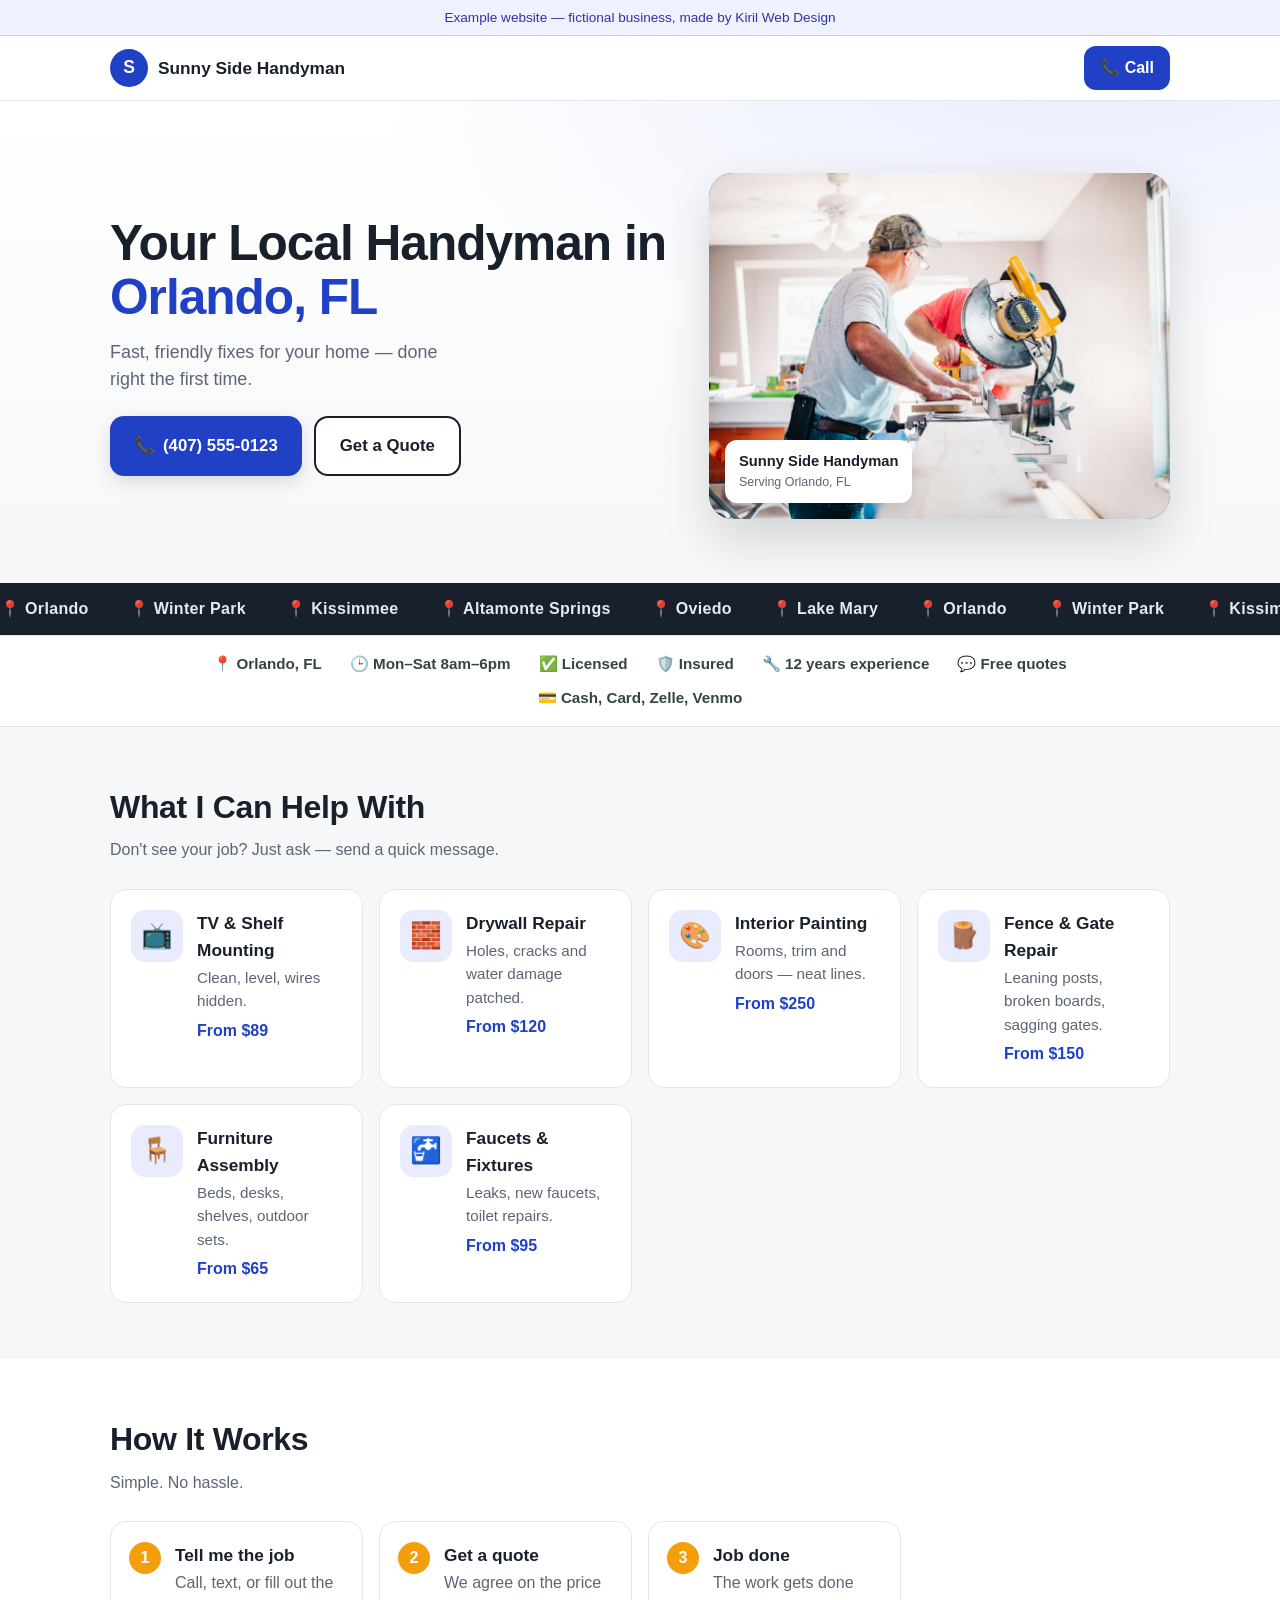
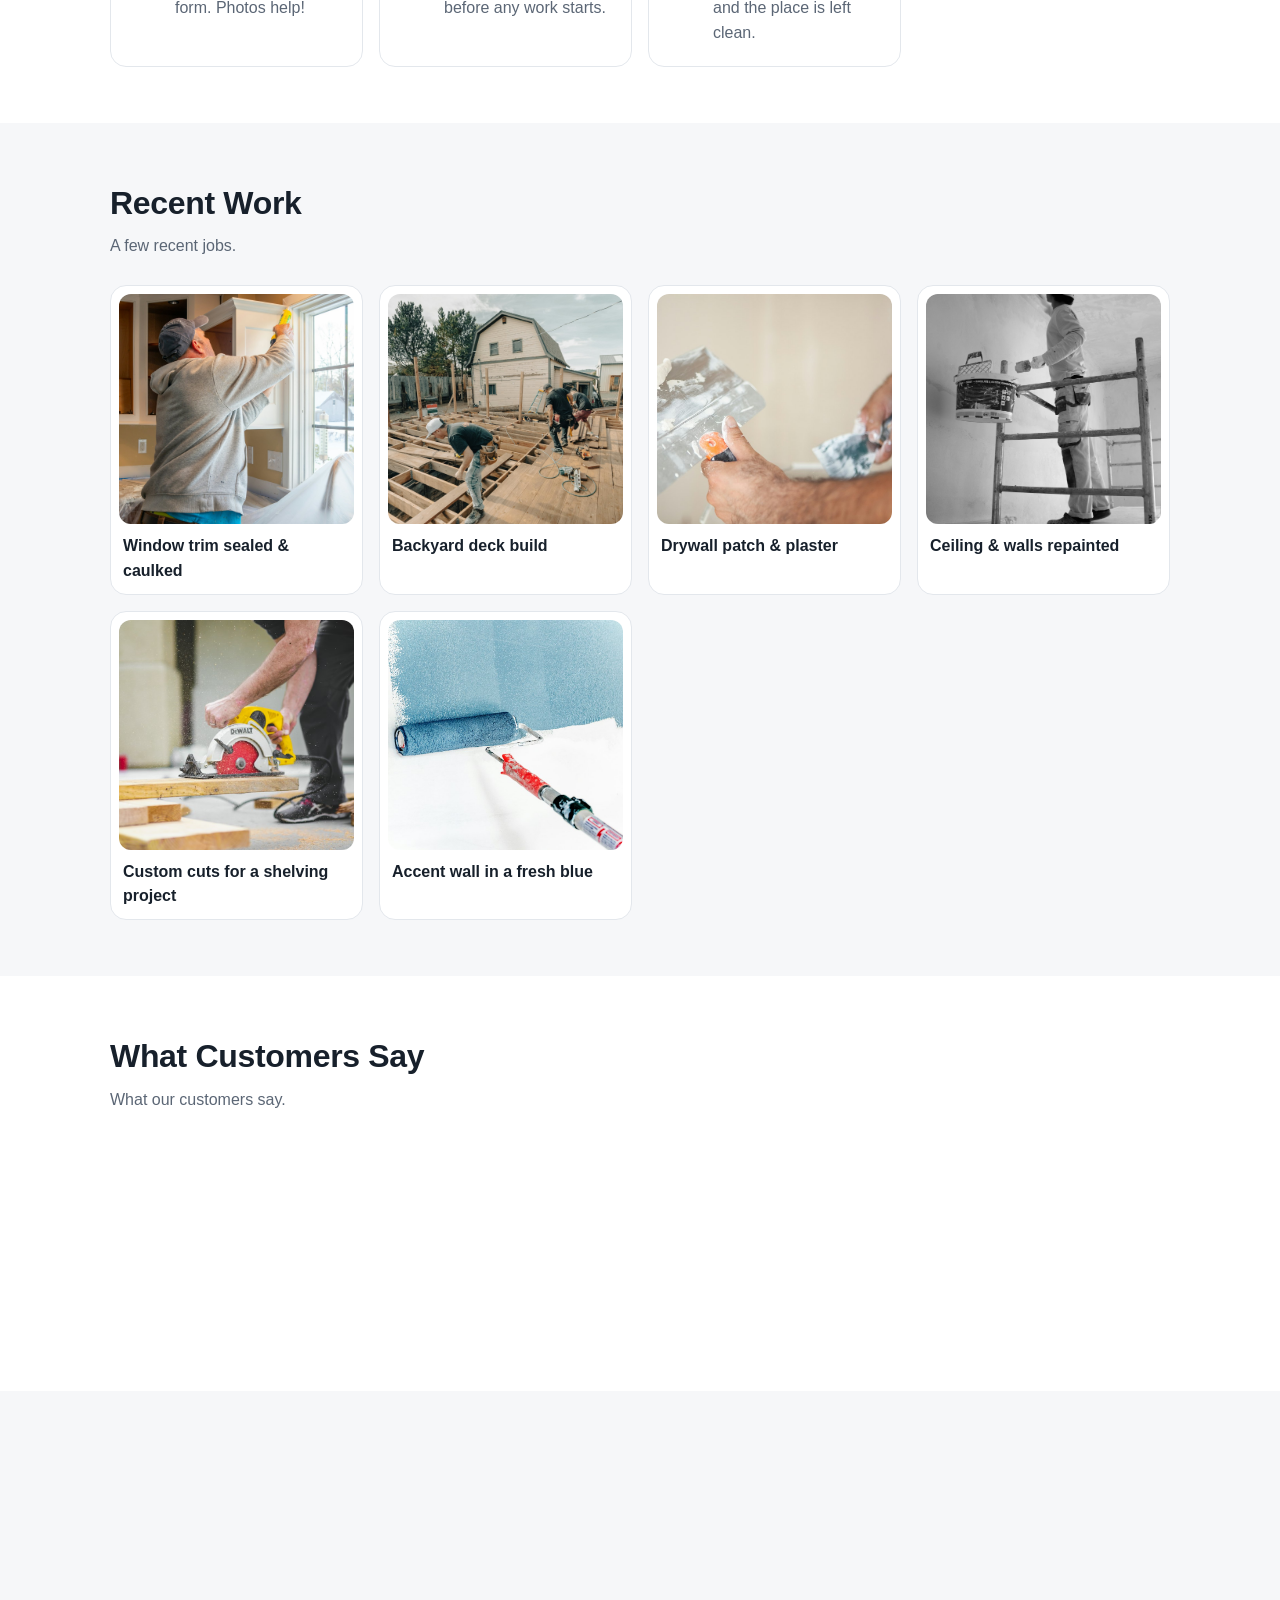
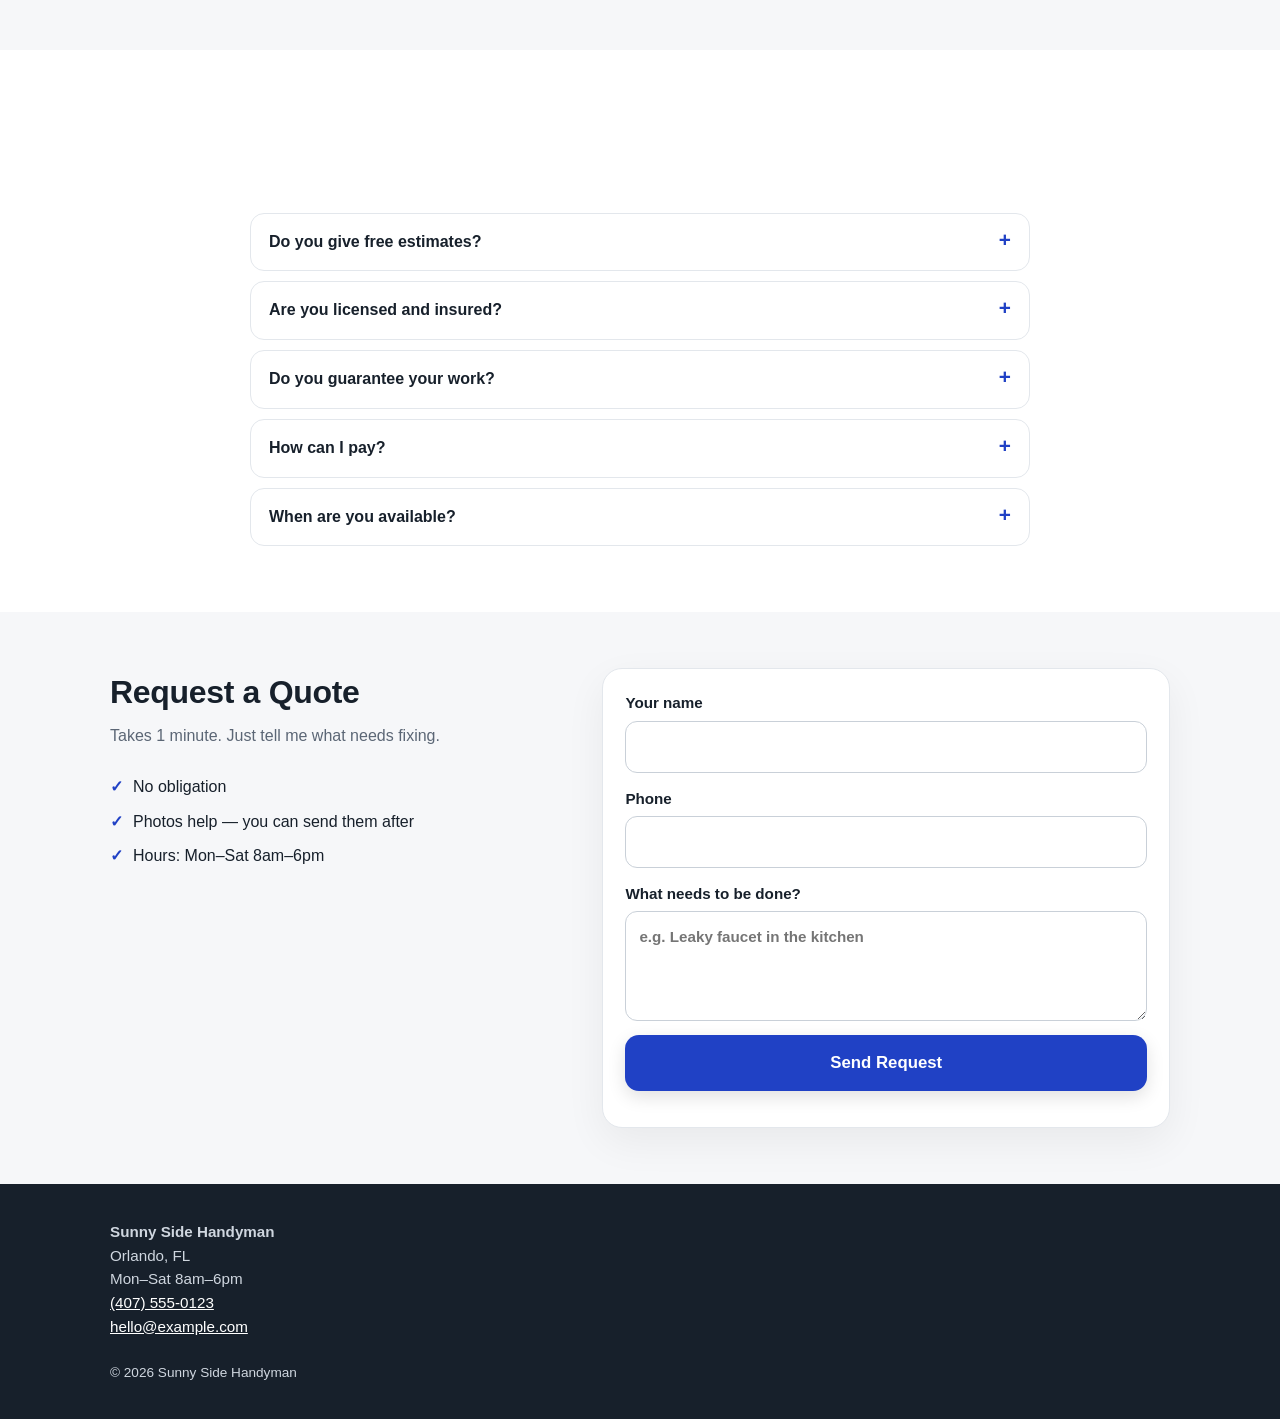
==== showcase-admin/index.html @ 3b5baaca "Add showcase copy with owner admin page Co-Authored-By: Claude Opus 5.5 <noreply@anthropic.com> Clau" ====
<!DOCTYPE html>
<html lang="en">
<head>
<meta charset="UTF-8">
<meta name="viewport" content="width=device-width, initial-scale=1">
<title>Handyman</title>
<meta name="description" content="">
<meta name="robots" content="noindex, nofollow">
<style>
:root{--brand:#1f6feb;--brand-d:#1557c0;--brand-l:#eaf2ff;--accent:#f59e0b;--ink:#17202b;--muted:#5b6675;--bg:#f6f7f9;--card:#fff;--line:#e3e7ec;--r:16px}
*{box-sizing:border-box;margin:0;padding:0}
html{scroll-behavior:smooth}
body{font-family:-apple-system,BlinkMacSystemFont,"Segoe UI",Roboto,Arial,sans-serif;color:var(--ink);background:var(--bg);line-height:1.55;padding-bottom:80px;-webkit-font-smoothing:antialiased}
a{color:inherit}
.wrap{max-width:1100px;margin:0 auto;padding:0 20px}
.hide{display:none!important}

/* demo bar */
.demo{background:#fff4d6;color:#7a5200;text-align:center;font-size:.85rem;padding:7px 12px;border-bottom:1px solid #f0d58a}

/* header */
header{background:rgba(255,255,255,.92);backdrop-filter:blur(8px);border-bottom:1px solid var(--line);position:sticky;top:0;z-index:10}
header .wrap{display:flex;align-items:center;justify-content:space-between;height:64px;gap:12px}
.logo{font-weight:800;font-size:1.08rem;display:flex;align-items:center;gap:10px;text-decoration:none}
.logo img{height:38px}
.mono{width:38px;height:38px;border-radius:50%;background:var(--brand);color:#fff;display:grid;place-items:center;font-weight:800;font-size:1.1rem;flex:none}
.hcall{background:var(--brand);color:#fff;text-decoration:none;padding:10px 16px;border-radius:12px;font-weight:700;white-space:nowrap;border:0;font:inherit;font-weight:700;cursor:pointer}

/* buttons */
.btn{display:inline-flex;align-items:center;justify-content:center;gap:8px;text-decoration:none;border:0;cursor:pointer;font:inherit;font-weight:700;padding:15px 24px;border-radius:14px;font-size:1.05rem;transition:transform .15s,box-shadow .2s,background .2s}
.btn:hover{transform:translateY(-2px)}
.btn-p{background:var(--brand);color:#fff;box-shadow:0 6px 18px rgba(0,0,0,.12)}
.btn-p:hover{background:var(--brand-d)}
.btn-s{background:#fff;color:var(--ink);border:2px solid var(--ink)}
.pulse{animation:pulse 2.6s ease-in-out infinite}
@keyframes pulse{0%,100%{box-shadow:0 0 0 0 rgba(31,111,235,.45)}50%{box-shadow:0 0 0 12px rgba(31,111,235,0)}}

/* hero */
.hero{background:radial-gradient(1200px 500px at 85% -10%,var(--brand-l),transparent 60%),linear-gradient(180deg,#fff,var(--bg));padding:48px 0 40px}
.hero .wrap{display:grid;gap:36px;align-items:center}
.hero h1{font-size:clamp(2rem,5.2vw,3.1rem);line-height:1.1;letter-spacing:-.02em;margin-bottom:14px}
.hero h1 .pl,.hero h1 .pl .w{color:var(--brand)}
.hero p.lead{font-size:1.12rem;color:var(--muted);margin-bottom:22px;max-width:34ch}
.cta{display:flex;flex-wrap:wrap;gap:12px}
.art{position:relative;border-radius:24px;background:linear-gradient(145deg,var(--brand),var(--brand-d));aspect-ratio:4/3;overflow:hidden;box-shadow:0 20px 50px rgba(0,0,0,.15)}
.art svg{position:absolute;inset:0;width:100%;height:100%}
.art img.hp{position:absolute;inset:0;width:100%;height:100%;object-fit:cover}
.photo img{width:100%;height:230px;object-fit:cover;display:block;border-radius:12px}
.photo p{padding:10px 4px 2px;font-weight:600}
.art .tag{position:absolute;left:16px;bottom:16px;background:#fff;border-radius:12px;padding:10px 14px;font-weight:700;font-size:.92rem;box-shadow:0 8px 20px rgba(0,0,0,.15)}
.art .tag small{display:block;font-weight:500;color:var(--muted);font-size:.78rem}
@media(min-width:860px){.hero .wrap{grid-template-columns:1.1fr .9fr}.hero{padding:72px 0 64px}}

/* fact strip */
.strip{background:#fff;border-top:1px solid var(--line);border-bottom:1px solid var(--line)}
.strip .wrap{display:flex;flex-wrap:wrap;gap:10px 28px;justify-content:center;padding-top:16px;padding-bottom:16px;font-weight:600;font-size:.95rem;color:#344}
.strip span{display:flex;align-items:center;gap:8px}

/* sections */
section{padding:56px 0}
section.alt{background:#fff}
section h2{font-size:clamp(1.5rem,3.4vw,2rem);letter-spacing:-.01em;margin-bottom:6px}
section .sub{color:var(--muted);margin-bottom:26px}
.grid{display:grid;gap:16px;grid-template-columns:repeat(auto-fill,minmax(230px,1fr))}
.card{background:var(--card);border:1px solid var(--line);border-radius:var(--r);padding:20px;transition:transform .2s,box-shadow .2s,border-color .2s}
.card.lift:hover{transform:translateY(-4px);box-shadow:0 14px 30px rgba(0,0,0,.08);border-color:transparent}
.svc{display:flex;gap:14px;align-items:flex-start}
.svc .ic{font-size:1.6rem;width:52px;height:52px;border-radius:14px;background:var(--brand-l);display:grid;place-items:center;flex:none}
.svc h3{font-size:1.08rem;margin-bottom:2px}
.svc p{color:var(--muted);font-size:.95rem}
.svc .price{margin-top:6px;font-weight:700;color:var(--brand)}
.grid.few{grid-template-columns:1fr;max-width:640px}
.steps .card{position:relative;padding-left:64px}
.steps .n{position:absolute;left:18px;top:20px;width:32px;height:32px;border-radius:50%;background:var(--accent);color:#fff;font-weight:800;display:grid;place-items:center}
.steps h3{font-size:1.08rem;margin-bottom:2px}
.steps p{color:var(--muted)}
.chips{display:flex;flex-wrap:wrap;gap:8px}
.chip{background:#fff;border:1px solid var(--line);border-radius:999px;padding:7px 15px;font-weight:600}
.ba{display:grid;grid-template-columns:1fr 1fr;gap:4px;border-radius:12px;overflow:hidden}
.ba figure{position:relative}.ba img{width:100%;height:170px;object-fit:cover;display:block}
.ba figcaption{position:absolute;left:8px;top:8px;background:rgba(0,0,0,.6);color:#fff;font-size:.75rem;padding:2px 8px;border-radius:6px}
.ph-photo{aspect-ratio:4/3;border:2px dashed #c9d3df;border-radius:var(--r);display:grid;place-items:center;text-align:center;color:#7b8794;background:repeating-linear-gradient(45deg,#fafbfc,#fafbfc 12px,#f3f5f8 12px,#f3f5f8 24px);padding:16px;font-weight:600}
.gal-ph{grid-template-columns:repeat(3,1fr)!important;gap:10px}
@media(max-width:600px){.gal-ph .ph-photo{aspect-ratio:1;padding:8px;font-size:.75rem}.gal-ph .ph-photo b{font-size:1.4rem}.art{aspect-ratio:16/9}}
.ph-photo b{display:block;font-size:2rem;margin-bottom:6px}
.stars{color:var(--accent);letter-spacing:2px}
.revcta{display:flex;align-items:center;justify-content:space-between;gap:16px;flex-wrap:wrap;background:var(--brand-l);border-radius:var(--r);padding:22px}
.revcta p{font-weight:700;font-size:1.05rem}
details{background:#fff;border:1px solid var(--line);border-radius:14px;padding:16px 18px;margin-bottom:10px}
summary{font-weight:700;cursor:pointer;list-style:none;display:flex;justify-content:space-between;gap:10px}
summary::after{content:"+";font-size:1.3rem;line-height:1;color:var(--brand);transition:transform .2s}
details[open] summary::after{transform:rotate(45deg)}
details p{margin-top:8px;color:var(--muted)}

/* quote */
.quote-box{display:grid;gap:28px;align-items:start}
@media(min-width:860px){.quote-box{grid-template-columns:.9fr 1.1fr}}
.qside li{list-style:none;margin:10px 0;display:flex;gap:10px;align-items:flex-start}
.qside li b{color:var(--brand)}
form{display:grid;gap:14px;background:#fff;border:1px solid var(--line);border-radius:20px;padding:22px;box-shadow:0 14px 40px rgba(0,0,0,.06)}
label{font-weight:600;font-size:.95rem;display:grid;gap:6px}
input,textarea{font:inherit;padding:13px;border:1px solid #c9d0d8;border-radius:12px;background:#fff;width:100%;transition:border-color .2s,box-shadow .2s}
input:focus,textarea:focus{outline:0;border-color:var(--brand);box-shadow:0 0 0 4px var(--brand-l)}
textarea{min-height:110px;resize:vertical}
#formMsg{font-weight:600}
.err{color:#b91c1c}
.done{display:grid;place-items:center;text-align:center;gap:10px;padding:30px 10px}
.check{width:64px;height:64px;border-radius:50%;background:#16a34a;display:grid;place-items:center;animation:pop .5s cubic-bezier(.2,1.4,.4,1)}
.check svg{width:34px;height:34px;stroke:#fff;stroke-width:3;fill:none;stroke-dasharray:40;stroke-dashoffset:40;animation:draw .5s .25s forwards}
@keyframes pop{from{transform:scale(0)}to{transform:scale(1)}}
@keyframes draw{to{stroke-dashoffset:0}}

/* footer */
footer{background:var(--ink);color:#cfd6df;padding:36px 0;font-size:.95rem}
footer a{color:#fff}
.social{display:flex;gap:14px;flex-wrap:wrap;margin-top:10px}

/* sticky bar (mobile) */
.bar{position:fixed;left:0;right:0;bottom:0;display:grid;grid-auto-flow:column;grid-auto-columns:1fr;gap:8px;padding:10px;background:#fff;border-top:1px solid var(--line);z-index:20;box-shadow:0 -6px 20px rgba(0,0,0,.06)}
.bar .btn{padding:13px}
@media(min-width:860px){.bar{display:none}body{padding-bottom:0}}

/* toast */
.toast{position:fixed;left:50%;bottom:96px;transform:translateX(-50%) translateY(20px);background:var(--ink);color:#fff;padding:12px 18px;border-radius:12px;font-size:.92rem;opacity:0;pointer-events:none;transition:.3s;z-index:30;max-width:90vw;text-align:center}
.toast.on{opacity:1;transform:translateX(-50%) translateY(0)}

/* scroll reveal */
.rv{opacity:0;transform:translateY(24px);transition:opacity .7s ease,transform .7s ease}
.rv.in{opacity:1;transform:none}
.stagger>*{opacity:0;transform:translateY(18px);transition:opacity .6s ease,transform .6s ease}
.stagger.in>*{opacity:1;transform:none}
.stagger.in>*:nth-child(2){transition-delay:.12s}.stagger.in>*:nth-child(3){transition-delay:.24s}.stagger.in>*:nth-child(4){transition-delay:.36s}.stagger.in>*:nth-child(5){transition-delay:.48s}.stagger.in>*:nth-child(6){transition-delay:.6s}
@media (prefers-reduced-motion:reduce){*,*::before,*::after{animation:none!important;transition:none!important}.rv,.stagger>*{opacity:1;transform:none}}

/* --- v3 effects --- */
.hero h1 .w{display:inline-block;opacity:0;transform:translateY(14px);filter:blur(4px);animation:wIn .6s cubic-bezier(.2,.7,.2,1) forwards}
@keyframes wIn{to{opacity:1;transform:none;filter:none}}
.art{transform-style:preserve-3d;transition:transform .25s ease-out;will-change:transform}
.art img.hp{transform:scale(1.15);will-change:transform}
.marq{background:var(--ink);color:#fff;overflow:hidden;white-space:nowrap;padding:14px 0;font-weight:700;letter-spacing:.02em}
.marq .tr{display:inline-flex;gap:40px;padding-right:40px;animation:mq 40s linear infinite}
.marq span{opacity:.9}.marq span b{color:var(--accent);margin-right:40px}
@keyframes mq{to{transform:translateX(-50%)}}
@media (prefers-reduced-motion:reduce){.hero h1 .w{opacity:1;transform:none;filter:none}.marq .tr{animation:none}.art img.hp{transform:none}}
</style>
</head>
<body>

<div class="demo hide" id="demoBar"></div>

<header><div class="wrap">
  <a class="logo" href="#top" id="logo"></a>
  <a class="hcall callbtn" href="#">📞 <span>Call</span></a>
</div></header>

<div class="hero" id="top"><div class="wrap">
  <div class="rv">
    <h1 id="heroTitle"></h1>
    <p class="lead" id="heroLead"></p>
    <div class="cta">
      <a class="btn btn-p pulse callbtn" href="#">📞 <span>Call Now</span></a>
      <a class="btn btn-s" href="#quote">Get a Quote</a>
    </div>
  </div>
  <div class="art rv" aria-hidden="true">
    <svg viewBox="0 0 400 300" preserveAspectRatio="xMidYMid slice">
      <g fill="none" stroke="rgba(255,255,255,.18)" stroke-width="2">
        <circle cx="320" cy="60" r="90"/><circle cx="320" cy="60" r="140"/><circle cx="60" cy="280" r="110"/>
      </g>
      <g transform="translate(120 60) rotate(-35 80 90)" fill="#fff">
        <rect x="70" y="20" width="20" height="150" rx="8" opacity=".95"/>
        <path d="M45 10h70a10 10 0 0 1 10 10v26a10 10 0 0 1-10 10H45a10 10 0 0 1-10-10V20a10 10 0 0 1 10-10z" opacity=".95"/>
      </g>
      <g transform="translate(150 70) rotate(35 80 90)" fill="rgba(255,255,255,.85)">
        <rect x="72" y="70" width="16" height="110" rx="7"/>
        <path d="M80 0c-22 0-38 16-38 36 0 14 8 25 20 31l6 13h24l6-13c12-6 20-17 20-31 0-20-16-36-38-36zm0 20a10 10 0 1 1 0 20 10 10 0 0 1 0-20z"/>
      </g>
    </svg>
    <div class="tag" id="artTag"></div>
  </div>
</div></div>

<div class="marq hide" id="marq" aria-label="Service area"><div class="tr" id="marqIn"></div></div>
<div class="strip" id="strip"><div class="wrap" id="stripIn"></div></div>

<section id="services"><div class="wrap">
  <div class="rv"><h2>What I Can Help With</h2>
  <p class="sub">Don't see your job? Just ask — send a quick message.</p></div>
  <div class="grid stagger" id="svcList"></div>
</div></section>

<section id="how" class="alt"><div class="wrap">
  <div class="rv"><h2>How It Works</h2><p class="sub">Simple. No hassle.</p></div>
  <div class="grid steps stagger">
    <div class="card"><span class="n">1</span><h3>Tell me the job</h3><p>Call, text, or fill out the form. Photos help!</p></div>
    <div class="card"><span class="n">2</span><h3>Get a quote</h3><p>We agree on the price before any work starts.</p></div>
    <div class="card"><span class="n">3</span><h3>Job done</h3><p>The work gets done and the place is left clean.</p></div>
  </div>
</div></section>

<section id="gallery"><div class="wrap">
  <div class="rv"><h2>Recent Work</h2><p class="sub" id="galSub">Real before &amp; after photos.</p></div>
  <div class="grid stagger" id="galList"></div>
</div></section>

<section id="reviews" class="alt"><div class="wrap">
  <div class="rv"><h2>What Customers Say</h2><p class="sub">Real feedback from real customers.</p></div>
  <div class="grid stagger" id="revList"></div>
  <div class="revcta rv hide" id="revCta" style="margin-top:16px"><p id="revCtaText"></p><a class="btn btn-p" id="revCtaBtn" target="_blank" rel="noopener">Read reviews →</a></div>
</div></section>

<section id="area"><div class="wrap">
  <div class="rv"><h2>Service Area</h2><p class="sub" id="areaSub"></p></div>
  <div class="chips stagger" id="areaList"></div>
</div></section>

<section id="faqSec" class="alt"><div class="wrap" style="max-width:820px">
  <div class="rv"><h2>Questions</h2><p class="sub">Quick answers.</p></div>
  <div id="faqList" class="rv"></div>
</div></section>

<section id="quote"><div class="wrap quote-box">
  <div class="qside rv">
    <h2>Request a Quote</h2>
    <p class="sub">Takes 1 minute. Just tell me what needs fixing.</p>
    <ul>
      <li><b>✓</b> No obligation</li>
      <li><b>✓</b> Photos help — you can send them after</li>
      <li id="qHours" class="hide"></li>
    </ul>
  </div>
  <div class="rv" id="formWrap">
    <form id="qForm" novalidate>
      <label>Your name<input name="name" required autocomplete="name"></label>
      <label>Phone<input name="phone" type="tel" required autocomplete="tel"></label>
      <label>What needs to be done?<textarea name="details" required placeholder="e.g. Leaky faucet in the kitchen"></textarea></label>
      <button class="btn btn-p" type="submit">Send Request</button>
      <p id="formMsg" role="status"></p>
    </form>
  </div>
</div></section>

<footer><div class="wrap">
  <div id="fInfo"></div>
  <div class="social" id="fSocial"></div>
  <p style="margin-top:14px;font-size:.85rem" id="fCopy"></p>
</div></footer>

<div class="bar" id="bar">
  <a class="btn btn-s callbtn" href="#">📞 <span>Call</span></a>
  <a class="btn btn-p" href="#quote">Get a Quote</a>
</div>
<div class="toast" id="toast"></div>

<script src="config.js"></script>
<script>
(function(){
  const S = window.SITE || {}, B = S.business || {}, P = !!S.showPlaceholders, DEMO = !!S.demo;
  const $ = id => document.getElementById(id);
  const has = v => Array.isArray(v) ? v.length > 0 : !!(v && String(v).trim());
  const el = (tag, cls, text) => { const e = document.createElement(tag); if (cls) e.className = cls; if (text != null) e.textContent = text; return e; };
  const place = [B.city, B.state].filter(has).join(", ");
  const toast = t => { const x = $("toast"); x.textContent = t; x.classList.add("on"); clearTimeout(x._t); x._t = setTimeout(() => x.classList.remove("on"), 2800); };

  // Brand color from name (unique per client, stable)
  if (!S.brandColor && has(B.name)) {
    let h = 0; for (const c of B.name) h = (h * 31 + c.charCodeAt(0)) % 360;
    const hue = [212, 160, 195, 24, 228, 175][h % 6];
    document.documentElement.style.setProperty("--brand", `hsl(${hue} 72% 45%)`);
    document.documentElement.style.setProperty("--brand-d", `hsl(${hue} 72% 37%)`);
    document.documentElement.style.setProperty("--brand-l", `hsl(${hue} 80% 95%)`);
  } else if (S.brandColor) document.documentElement.style.setProperty("--brand", S.brandColor);

  // Sample badge
  if (S.sample) { $("galSub").textContent = "A few recent jobs."; document.querySelector("#reviews .sub").textContent = "What our customers say."; const d = $("demoBar"); d.textContent = "Example website — fictional business, made by Kiril Web Design"; d.classList.remove("hide"); d.style.background = "#eef2ff"; d.style.color = "#3730a3"; d.style.borderColor = "#c7d2fe"; }

  // Demo bar
  if (DEMO) { const d = $("demoBar"); d.textContent = "Demo preview" + (has(B.name) ? " prepared for " + B.name : "") + " — not the official website yet."; d.classList.remove("hide"); }

  // Title / meta
  if (has(B.name)) document.title = B.name + (place ? " — Handyman in " + place : "");
  document.querySelector('meta[name=description]').content = [B.tagline, place && "Handyman services in " + place].filter(has).join(". ");

  // Logo (image or monogram)
  const logo = $("logo");
  if (has(B.logo)) { const i = el("img"); i.src = B.logo; i.alt = B.name || "Logo"; logo.append(i); }
  else if (has(B.name)) logo.append(el("span", "mono", B.name.trim()[0].toUpperCase()));
  logo.append(el("span", null, B.name || ""));

  // Call buttons
  const tel = has(B.phone) ? "tel:" + B.phone.replace(/[^\d+]/g, "") : "";
  document.querySelectorAll(".callbtn").forEach(a => {
    if (tel) a.href = tel;
    else if (DEMO || P) { a.href = "#"; a.addEventListener("click", e => { e.preventDefault(); toast("Your phone number will be added here after setup."); }); }
    else a.classList.add("hide");
  });
  if (tel && has(B.phoneDisplay)) document.querySelectorAll(".hero .callbtn span").forEach(s => s.textContent = B.phoneDisplay);

  // Hero
  const h1 = $("heroTitle");
  h1.append("Your Local Handyman" + (place ? " in " : ""));
  if (place) h1.append(el("span", "pl", place));
  $("heroLead").textContent = has(B.tagline) ? B.tagline : "Repairs and small jobs around the house — just tell me what needs fixing.";
  if (has(S.heroImage)) { const a = document.querySelector(".art"); a.querySelector("svg").remove(); const i = el("img","hp"); i.src = S.heroImage; i.alt = "Handyman at work"; a.prepend(i); }
  const tag = $("artTag");
  if (has(B.name)) { tag.append(el("span", null, B.name)); tag.append(el("small", null, place ? "Serving " + place : "Local handyman")); }
  else tag.classList.add("hide");

  // Fact strip (only real data)
  const st = $("stripIn"), addS = t => st.append(el("span", null, t));
  if (place) addS("📍 " + place);
  if (has(B.hours)) addS("🕒 " + B.hours);
  if (B.licensed) addS("✅ Licensed" + (has(B.licenseNumber) ? " #" + B.licenseNumber : ""));
  if (B.insured) addS("🛡️ Insured");
  if (has(B.yearsInBusiness)) addS("🔧 " + B.yearsInBusiness + " years experience");
  if (B.freeQuotes) addS("💬 Free quotes");
  if (has(S.payments)) addS("💳 " + S.payments.join(", "));
  if (!st.children.length) $("strip").classList.add("hide");

  // Services
  const svc = S.services || [], sl = $("svcList");
  if (svc.length && svc.length < 3) sl.classList.add("few");
  svc.forEach(s => {
    const c = el("div", "card lift svc");
    c.append(el("div", "ic", has(s.icon) ? s.icon : "🔧"));
    const t = el("div"); t.append(el("h3", null, s.name || ""));
    if (has(s.desc)) t.append(el("p", null, s.desc));
    if (has(s.priceFrom)) t.append(el("div", "price", "From " + s.priceFrom));
    c.append(t); sl.append(c);
  });
  if (!svc.length) $("services").classList.add("hide");

  // Gallery (real photos, or demo placeholders)
  const gal = S.gallery || [];
  gal.forEach(g => {
    if (has(g.photo)) { const c = el("div", "card lift photo"); c.style.padding = "8px"; const i = el("img"); i.src = g.photo; i.alt = g.caption || "Recent work"; i.loading = "lazy"; c.append(i); if (has(g.caption)) c.append(el("p", null, g.caption)); $("galList").append(c); return; }
    const c = el("div", "card lift"); c.style.padding = "8px";
    const ba = el("div", "ba");
    [["before", "Before"], ["after", "After"]].forEach(([k, t]) => {
      if (!has(g[k])) return;
      const f = el("figure"), i = el("img"); i.src = g[k]; i.alt = t + (g.caption ? " — " + g.caption : ""); i.loading = "lazy";
      f.append(i, el("figcaption", null, t)); ba.append(f);
    });
    c.append(ba); if (has(g.caption)) { const p = el("p", null, g.caption); p.style.padding = "8px 6px 2px"; c.append(p); }
    $("galList").append(c);
  });
  if (!gal.length) {
    if (DEMO) {
      $("galSub").textContent = "Your before & after photos will go here."; $("galList").classList.add("gal-ph");
      ["Photo 1", "Photo 2", "Photo 3"].forEach(t => { const d = el("div", "ph-photo"); d.append(el("b", null, "📷"), t); $("galList").append(d); });
    } else $("gallery").classList.add("hide");
  }

  // Reviews (real only) + link to real review page
  const rev = S.reviews || [];
  rev.forEach(r => {
    const c = el("div", "card");
    const n = Math.max(0, Math.min(5, parseInt(r.stars) || 0));
    if (n) c.append(el("div", "stars", "★".repeat(n)));
    c.append(el("p", null, "“" + (r.text || "") + "”"));
    const m = el("p", null, "— " + (r.name || "") + (has(r.source) ? " · " + r.source : "")); m.style.cssText = "color:var(--muted);margin-top:8px;font-size:.9rem";
    c.append(m); $("revList").append(c);
  });
  if (has(S.reviewsLink)) {
    let src = "online"; try { src = new URL(S.reviewsLink).hostname.replace(/^www\./, "").split(".")[0]; src = src.charAt(0).toUpperCase() + src.slice(1); } catch (_) {}
    if (/homeadvisor/i.test(src)) src = "HomeAdvisor";
    $("revCtaText").textContent = "See what customers say on " + src;
    $("revCtaBtn").href = S.reviewsLink; $("revCta").classList.remove("hide");
  }
  if (!rev.length && !has(S.reviewsLink)) $("reviews").classList.add("hide");

  // Area
  const area = S.serviceArea || [];
  area.forEach(a => $("areaList").append(el("span", "chip", "📍 " + a)));
  $("areaSub").textContent = place ? "Based in " + place + ". Not sure if I cover you? Just ask." : "Not sure if I cover you? Just ask.";
  if (!area.length) $("area").classList.add("hide");

  // FAQ
  const faq = (S.faq || []).slice();
  if (has(S.payments)) faq.push({ q: "How can I pay?", a: S.payments.join(", ") });
  if (has(B.hours)) faq.push({ q: "When are you available?", a: B.hours });
  faq.forEach(f => { const d = el("details"); d.append(el("summary", null, f.q), el("p", null, f.a)); $("faqList").append(d); });
  if (!faq.length) $("faqSec").classList.add("hide");

  if (has(B.hours)) { const q = $("qHours"); q.innerHTML = ""; q.append(el("b", null, "✓"), " Hours: " + B.hours); q.classList.remove("hide"); }

  // Footer
  const fi = $("fInfo");
  fi.append(el("strong", null, B.name || ""));
  [B.address || place, B.hours].filter(has).forEach(t => fi.append(el("div", null, t)));
  if (tel) { const w = el("div"), a = el("a", null, B.phoneDisplay || B.phone); a.href = tel; w.append(a); fi.append(w); }
  if (has(B.email)) { const w = el("div"), a = el("a", null, B.email); a.href = "mailto:" + B.email; w.append(a); fi.append(w); }
  const so = S.social || {}, names = { google: "Google", facebook: "Facebook", instagram: "Instagram", yelp: "Yelp", nextdoor: "Nextdoor" };
  Object.keys(names).forEach(k => { if (has(so[k])) { const a = el("a", null, names[k]); a.href = so[k]; a.target = "_blank"; a.rel = "noopener"; $("fSocial").append(a); } });
  $("fCopy").textContent = "© " + new Date().getFullYear() + (has(B.name) ? " " + B.name : "");

  // Sticky bar: if call hidden, quote button takes full width
  if ($("bar").querySelector(".callbtn.hide")) $("bar").style.gridAutoColumns = "1fr";

  // Quote form
  const L = S.leads || {}, form = $("qForm"), msg = $("formMsg");
  const fail = t => { msg.textContent = t; msg.className = "err"; };
  const success = t => {
    const d = el("div", "done");
    d.innerHTML = '<div class="check"><svg viewBox="0 0 24 24"><path d="M5 12.5l4.5 4.5L19 7.5"/></svg></div>';
    d.append(el("h3", null, "Sent!"), el("p", null, t));
    form.replaceWith(d);
  };
  form.addEventListener("submit", async e => {
    e.preventDefault();
    const d = Object.fromEntries(new FormData(form));
    if (!has(d.name) || !has(d.phone) || !has(d.details)) return fail("Please fill in your name, phone and what needs to be done.");
    const text = `New quote request\nName: ${d.name}\nPhone: ${d.phone}\nDetails: ${d.details}`;
    if (has(L.formEndpoint)) {
      try { const r = await fetch(L.formEndpoint, { method: "POST", headers: { "Accept": "application/json" }, body: new FormData(form) }); if (!r.ok) throw 0; return success("Thanks! I'll get back to you soon."); }
      catch (_) { return fail("Couldn't send. Please call or text instead."); }
    }
    if (has(L.email)) { location.href = "mailto:" + L.email + "?subject=" + encodeURIComponent("Quote request — " + d.name) + "&body=" + encodeURIComponent(text); return success("Your email app should open — just press Send."); }
    if (has(L.sms)) { location.href = "sms:" + L.sms.replace(/[^\d+]/g, "") + "?&body=" + encodeURIComponent(text); return success("Your messages app should open — just press Send."); }
    if (DEMO) return success("This is a demo — once set up, requests will go straight to your phone or email.");
    fail("Please call us to request a quote.");
  });


  // --- v3: headline word reveal ---
  (() => { const h = $("heroTitle"); const walk = n => { [...n.childNodes].forEach(c => { if (c.nodeType === 3) { const f = document.createDocumentFragment(); c.textContent.split(/(\s+)/).forEach(t => { if (!t) return; if (/^\s+$/.test(t)) f.append(t); else { const w = el("span", "w", t); f.append(w); } }); c.replaceWith(f); } else walk(c); }); }; walk(h); h.querySelectorAll(".w").forEach((w, i) => w.style.animationDelay = (0.08 * i + 0.1) + "s"); })();

  // --- v3: marquee with service area ---
  if (area.length) { const m = $("marqIn"); const one = () => area.forEach(a => { const s = el("span"); s.append("📍 " + a); m.append(s); }); one(); one(); one(); one(); $("marq").classList.remove("hide"); }

  // --- v3: parallax + 3D tilt on hero card ---
  const reduce = matchMedia("(prefers-reduced-motion: reduce)").matches;
  const art = document.querySelector(".art"), hp = document.querySelector(".art img.hp");
  if (!reduce && hp) { const onS = () => { const r = art.getBoundingClientRect(); const p = (r.top + r.height / 2 - innerHeight / 2) / innerHeight; hp.style.transform = `scale(1.15) translateY(${(p * 40).toFixed(1)}px)`; }; addEventListener("scroll", onS, { passive: true }); onS(); }
  if (!reduce && art && matchMedia("(hover:hover) and (pointer:fine)").matches) {
    art.addEventListener("mousemove", e => { const r = art.getBoundingClientRect(); const x = (e.clientX - r.left) / r.width - .5, y = (e.clientY - r.top) / r.height - .5; art.style.transform = `perspective(900px) rotateY(${x * 8}deg) rotateX(${-y * 8}deg)`; });
    art.addEventListener("mouseleave", () => art.style.transform = "");
  }

  // Scroll reveal
  const items = document.querySelectorAll(".rv,.stagger");
  if ("IntersectionObserver" in window) {
    const io = new IntersectionObserver(es => es.forEach(x => { if (x.isIntersecting) { x.target.classList.add("in"); io.unobserve(x.target); } }), { threshold: .12 });
    items.forEach(i => io.observe(i));
  } else items.forEach(i => i.classList.add("in"));
})();
</script>
</body>
</html>
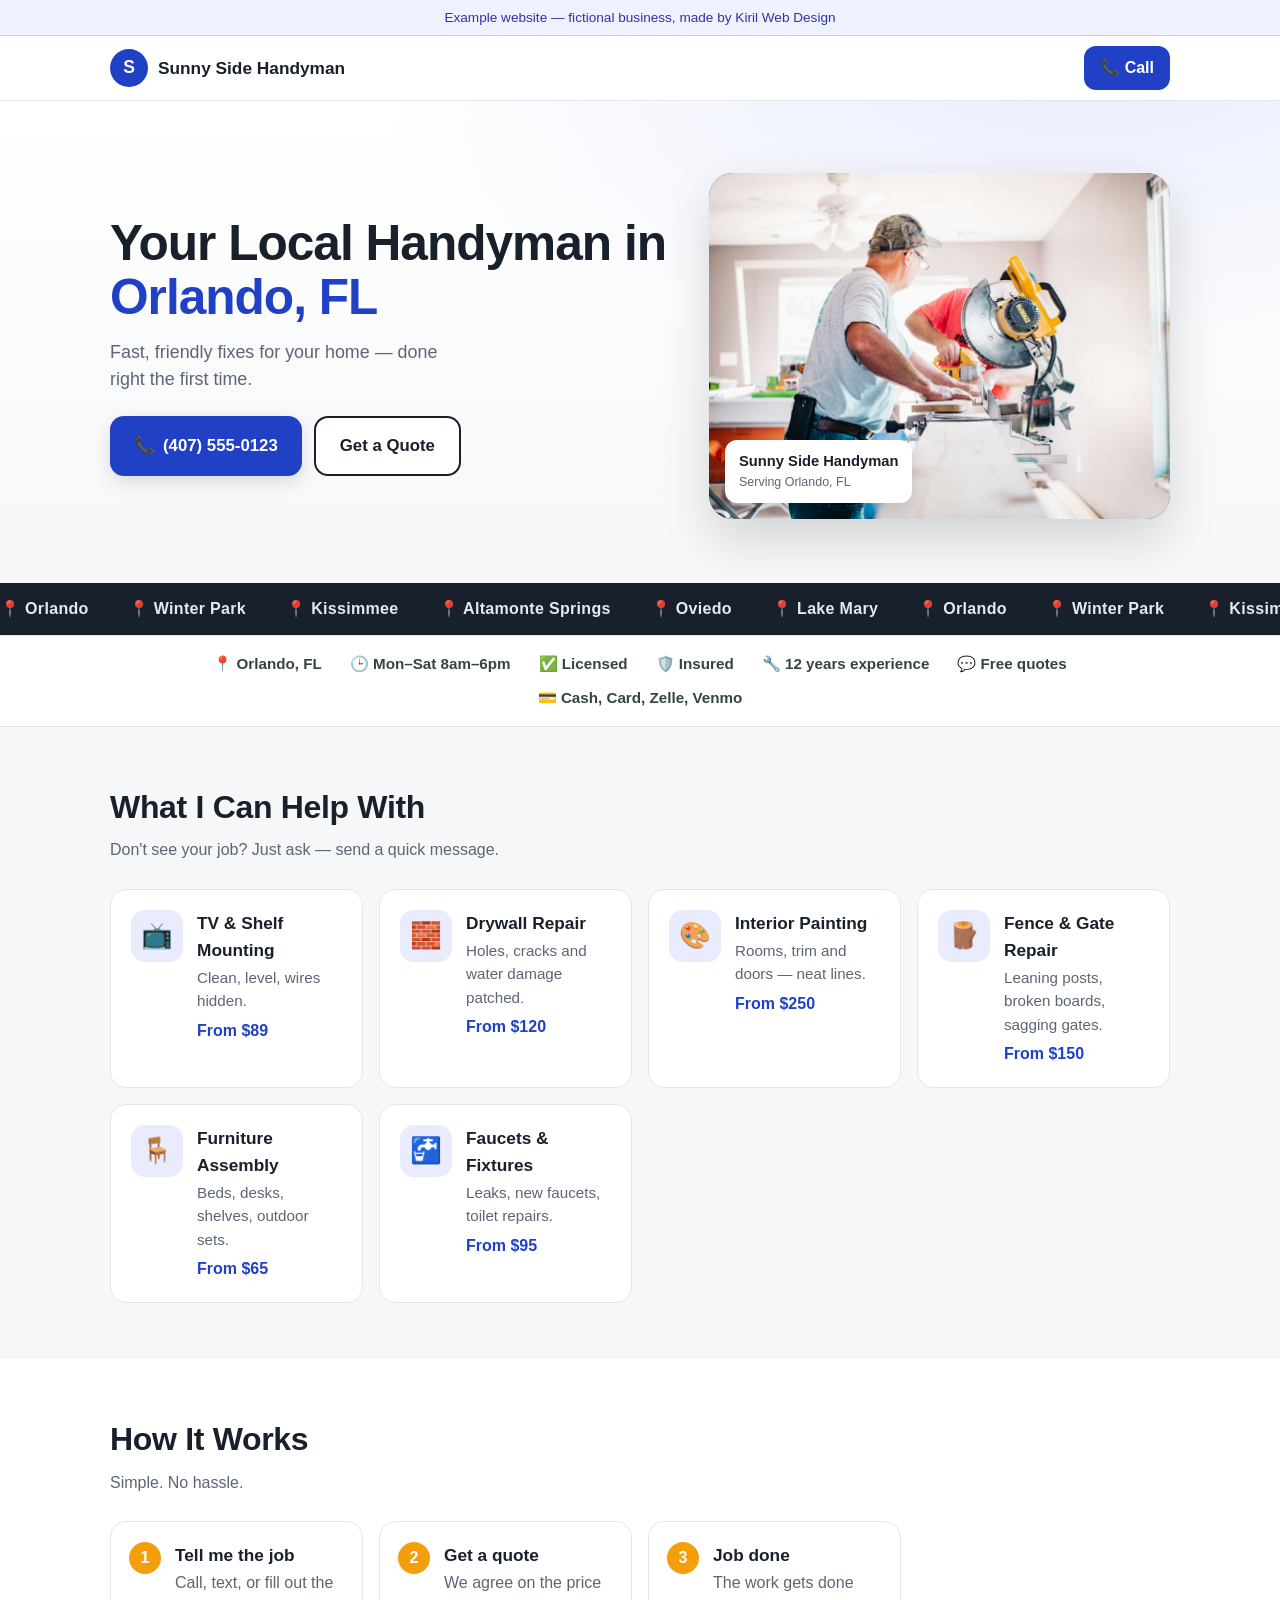
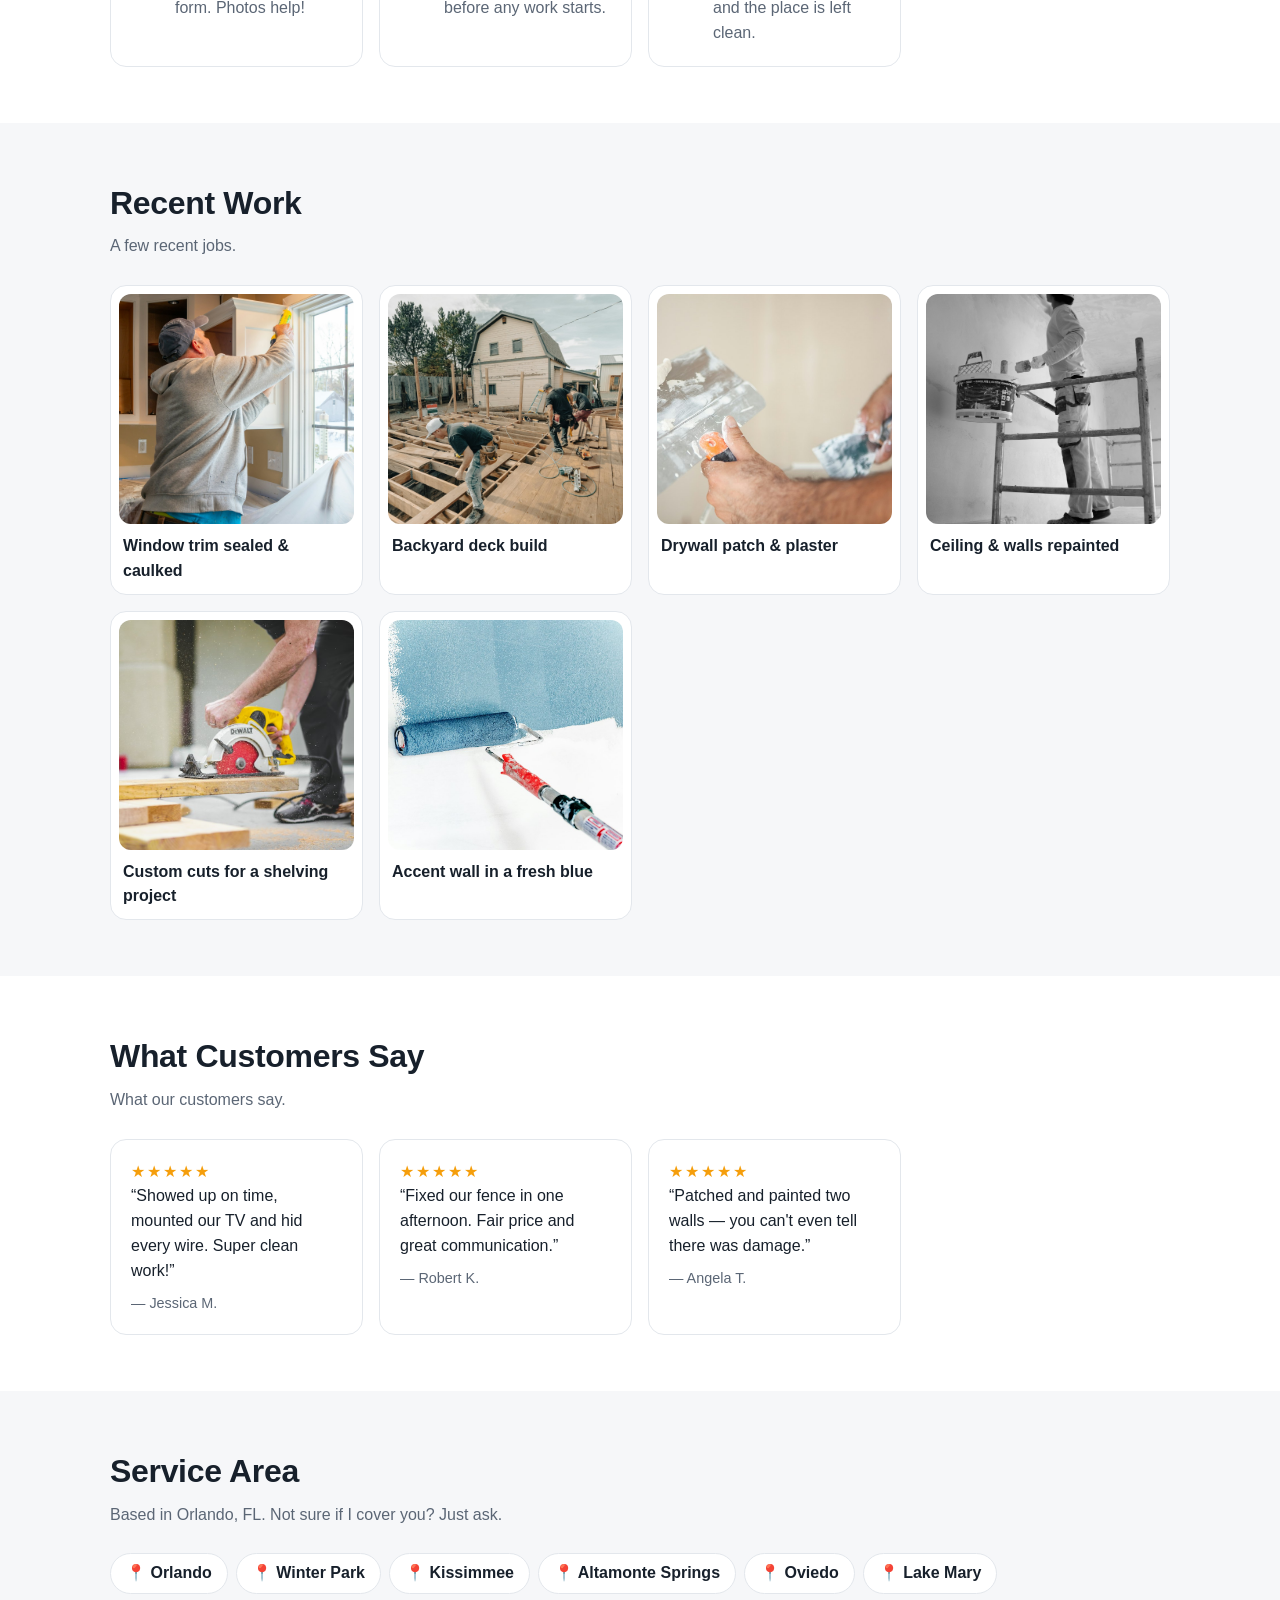
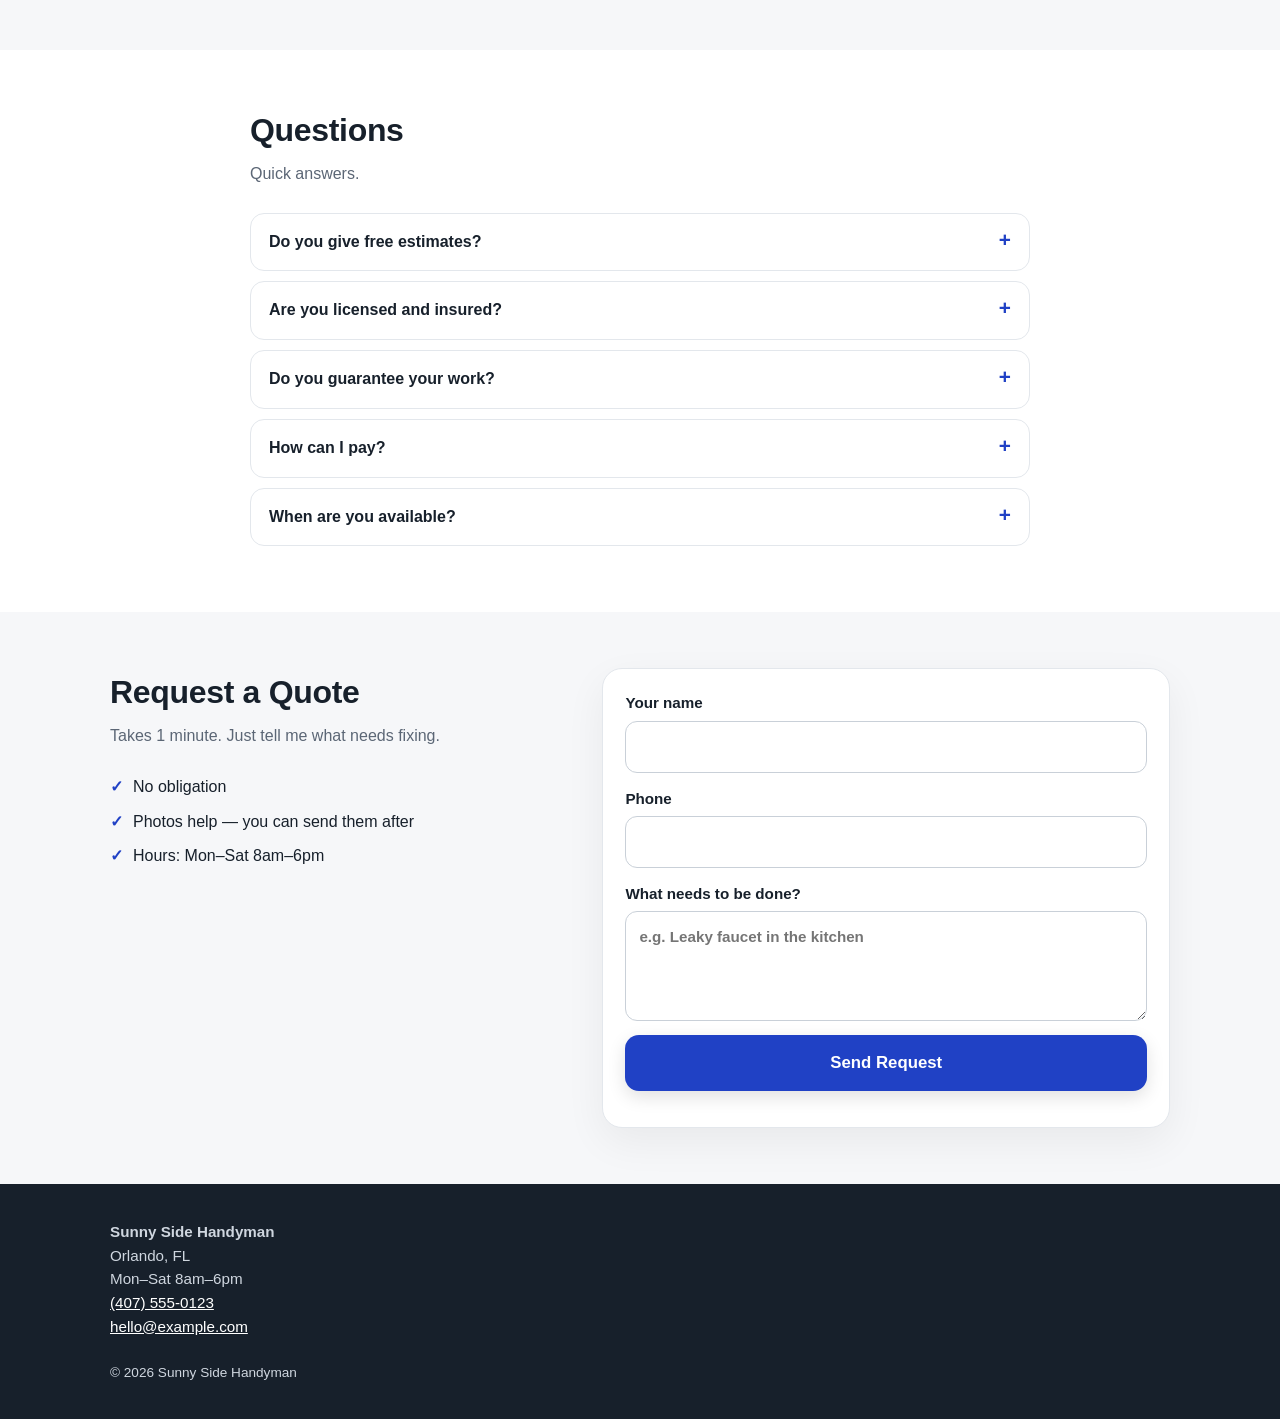
==== commit 776fb0a9: "Admin: add no-key demo mode with local preview Co-Authored-By: Claude Opus 5.5 <noreply@anthropic.co" ====
--- a/showcase-admin/index.html
+++ b/showcase-admin/index.html
@@ -253,6 +253,7 @@
 <div class="toast" id="toast"></div>
 
 <script src="config.js"></script>
+<script>try{if(/[?&]preview=1/.test(location.search)){const p=localStorage.getItem("previewSITE");if(p){window.SITE=JSON.parse(p);window.__preview=true;}}}catch(_){}</script>
 <script>
 (function(){
   const S = window.SITE || {}, B = S.business || {}, P = !!S.showPlaceholders, DEMO = !!S.demo;
@@ -276,6 +277,8 @@
 
   // Demo bar
   if (DEMO) { const d = $("demoBar"); d.textContent = "Demo preview" + (has(B.name) ? " prepared for " + B.name : "") + " — not the official website yet."; d.classList.remove("hide"); }
+
+  if (window.__preview) { const d = $("demoBar"); d.textContent = "Preview — your changes (demo mode, not published)"; d.classList.remove("hide"); d.style.background = "#dcfce7"; d.style.color = "#166534"; }
 
   // Title / meta
   if (has(B.name)) document.title = B.name + (place ? " — Handyman in " + place : "");
